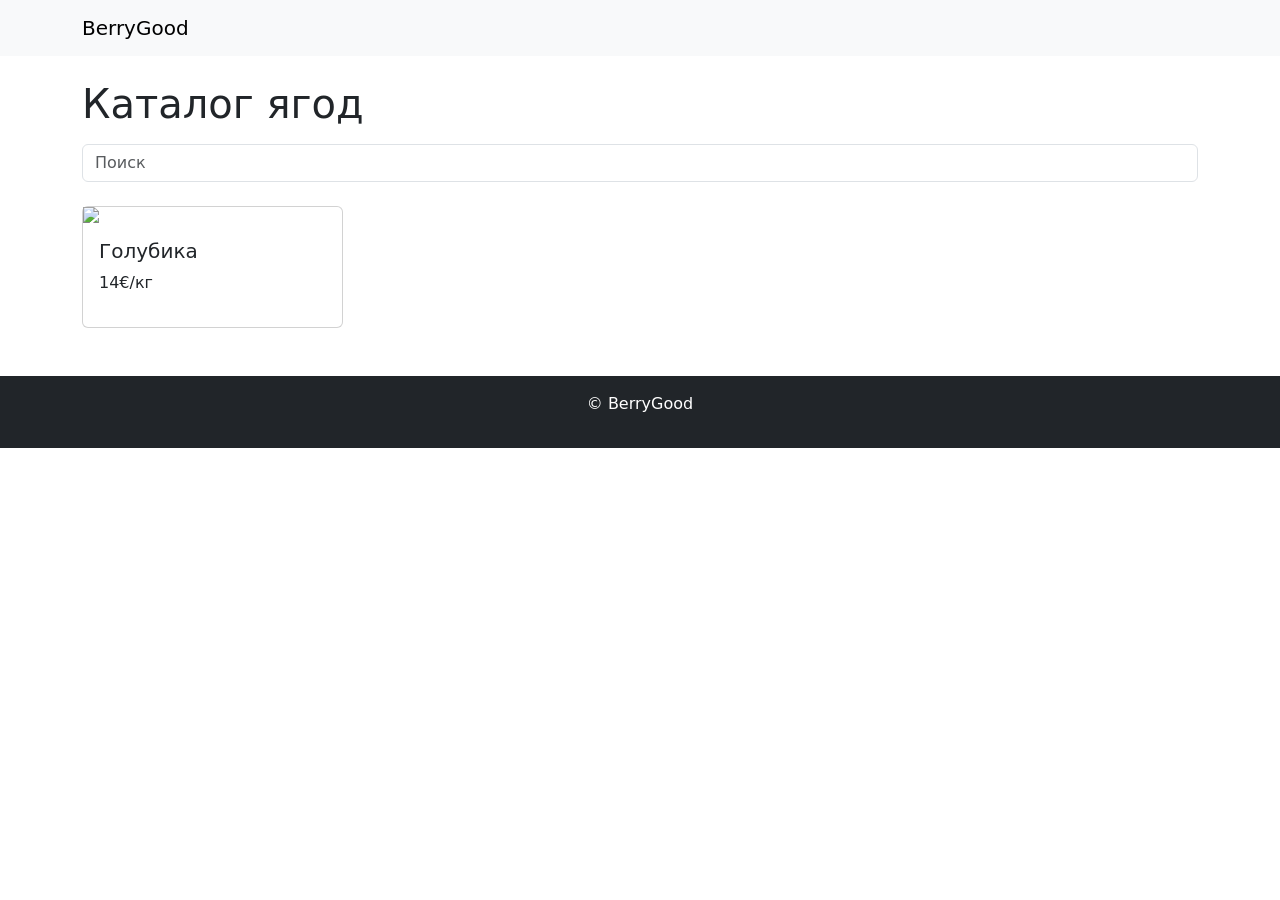
==== catalog.html @ bc1f2060 "Add files via upload" ====
<!DOCTYPE html>
<html lang="ru">

<head>

<meta charset="UTF-8">

<title>Каталог</title>

<link href="https://cdn.jsdelivr.net/npm/bootstrap@5.3.0/dist/css/bootstrap.min.css" rel="stylesheet">

<link rel="stylesheet" href="css/style.css">

</head>

<body>

<!-- Header -->
<header class="navbar navbar-light bg-light">

<div class="container">

<a href="index.html" class="navbar-brand">

BerryGood

</a>

</div>

</header>

<!-- Контент -->
<main class="container">

<h1 class="mt-4">

Каталог ягод

</h1>

<!-- Поиск -->
<input 
type="text"
placeholder="Поиск"
class="form-control mt-3"
>

<!-- Список товаров -->
<div class="row mt-4">

<div class="col-md-3">

<div class="card">

<img src="https://via.placeholder.com/200">

<div class="card-body">

<h5>
Голубика
</h5>

<p>
14€/кг
</p>

</div>

</div>

</div>

</div>

</main>

<footer class="bg-dark text-white text-center p-3 mt-5">

<p>

© BerryGood

</p>

</footer>

<script src="js/script.js"></script>

</body>

</html>
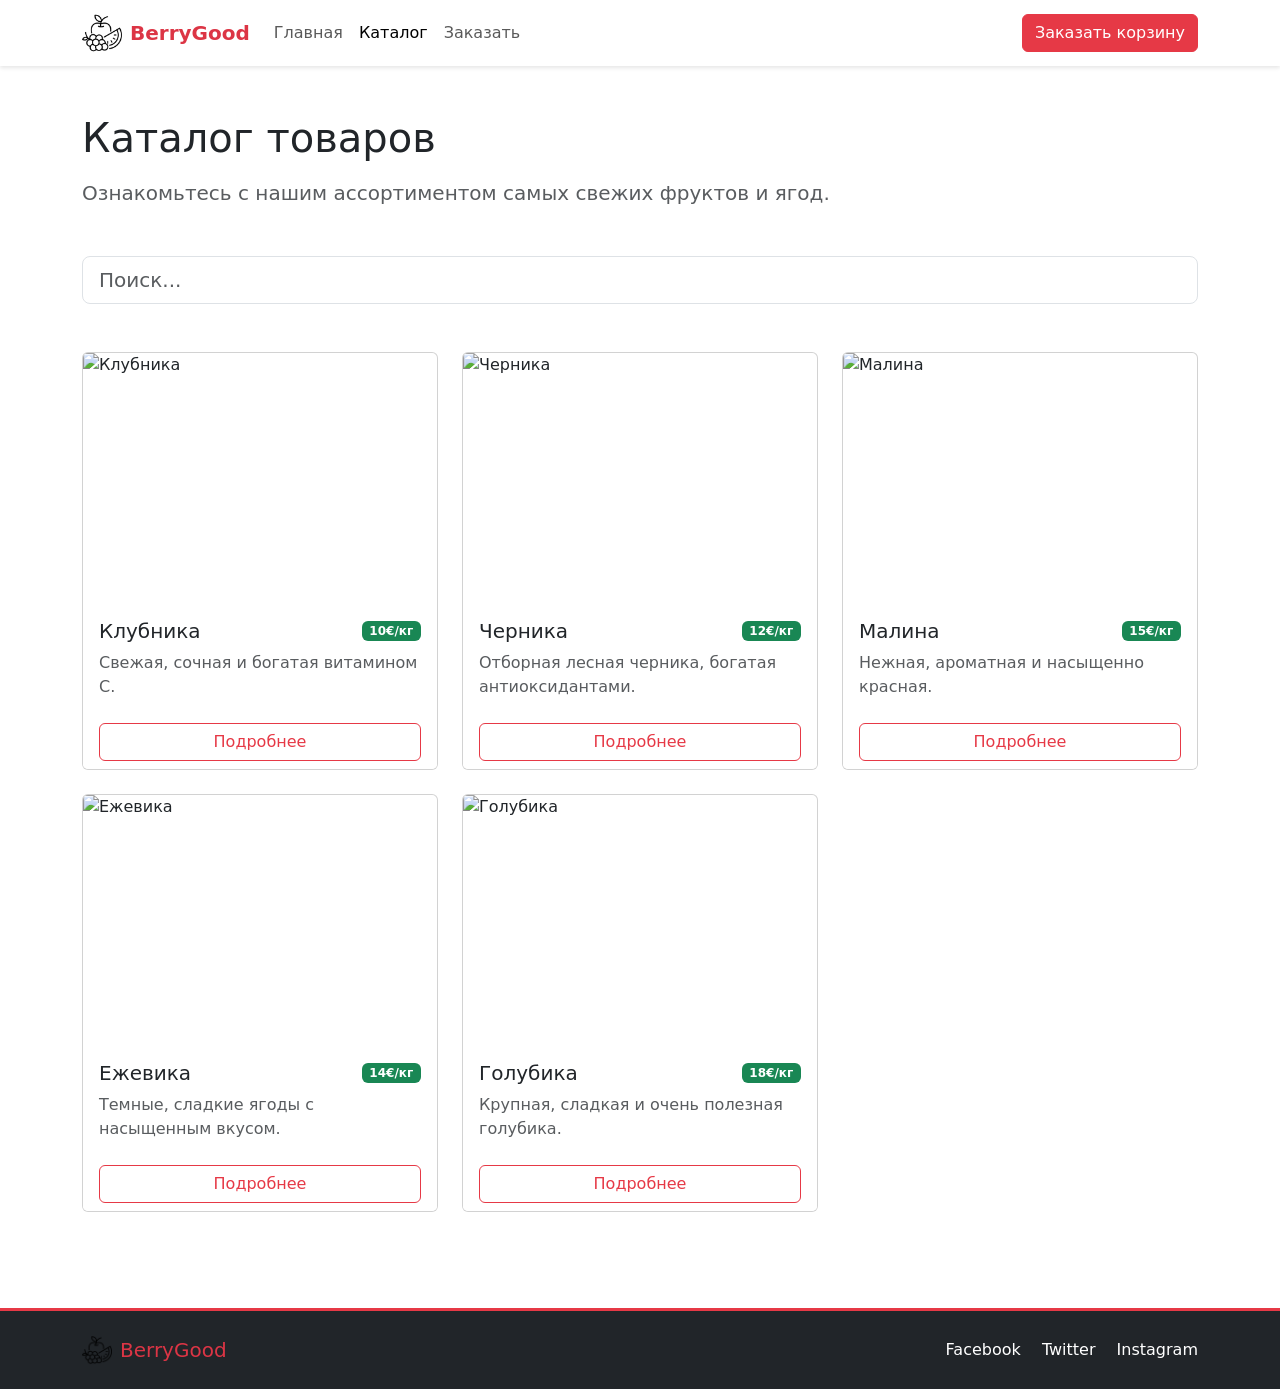
==== commit 76f5a3ee: "Add files via upload" ====
--- a/catalog.html
+++ b/catalog.html
@@ -1,92 +1,167 @@
-<!DOCTYPE html>
-<html lang="ru">
-
-<head>
-
-<meta charset="UTF-8">
-
-<title>Каталог</title>
-
-<link href="https://cdn.jsdelivr.net/npm/bootstrap@5.3.0/dist/css/bootstrap.min.css" rel="stylesheet">
-
-<link rel="stylesheet" href="css/style.css">
-
-</head>
-
-<body>
-
-<!-- Header -->
-<header class="navbar navbar-light bg-light">
-
-<div class="container">
-
-<a href="index.html" class="navbar-brand">
-
-BerryGood
-
-</a>
-
-</div>
-
-</header>
-
-<!-- Контент -->
-<main class="container">
-
-<h1 class="mt-4">
-
-Каталог ягод
-
-</h1>
-
-<!-- Поиск -->
-<input 
-type="text"
-placeholder="Поиск"
-class="form-control mt-3"
->
-
-<!-- Список товаров -->
-<div class="row mt-4">
-
-<div class="col-md-3">
-
-<div class="card">
-
-<img src="https://via.placeholder.com/200">
-
-<div class="card-body">
-
-<h5>
-Голубика
-</h5>
-
-<p>
-14€/кг
-</p>
-
-</div>
-
-</div>
-
-</div>
-
-</div>
-
-</main>
-
-<footer class="bg-dark text-white text-center p-3 mt-5">
-
-<p>
-
-© BerryGood
-
-</p>
-
-</footer>
-
-<script src="js/script.js"></script>
-
-</body>
-
+<!DOCTYPE html>
+<html lang="ru">
+<head>
+    <meta charset="UTF-8">
+    <meta name="viewport" content="width=device-width, initial-scale=1.0">
+    <title>Каталог товаров - BerryGood</title>
+    <link rel="icon" href="favicon.ico" type="image/x-icon">
+    <link href="https://cdn.jsdelivr.net/npm/bootstrap@5.3.0/dist/css/bootstrap.min.css" rel="stylesheet">
+    <link href="cssstyle.css" rel="stylesheet">
+</head>
+<body>
+    
+    <!-- ШАПКА -->
+    <header class="site-header">
+        <nav class="navbar navbar-expand-lg navbar-light bg-white">
+            <div class="container">
+                <a class="navbar-brand d-flex align-items-center" href="index.html">
+                    <img src="logo.png" alt="BerryGood" height="40" class="me-2">
+                    <span class="fw-bold text-danger">BerryGood</span>
+                </a>
+                
+                <button class="navbar-toggler" type="button" data-bs-toggle="collapse" data-bs-target="#navbarNav">
+                    <span class="navbar-toggler-icon"></span>
+                </button>
+                
+                <div class="collapse navbar-collapse" id="navbarNav">
+                    <ul class="navbar-nav me-auto">
+                        <li class="nav-item">
+                            <a class="nav-link" href="index.html">Главная</a>
+                        </li>
+                        <li class="nav-item">
+                            <a class="nav-link active" href="catalog.html">Каталог</a>
+                        </li>
+                        <li class="nav-item">
+                            <a class="nav-link" href="form.html">Заказать</a>
+                        </li>
+                    </ul>
+                    <a href="form.html" class="btn btn-danger">Заказать корзину</a>
+                </div>
+            </div>
+        </nav>
+    </header>
+
+    <!-- КАТАЛОГ -->
+    <main class="container py-5">
+        <h1 class="mb-3">Каталог товаров</h1>
+        <p class="lead text-muted mb-5">Ознакомьтесь с нашим ассортиментом самых свежих фруктов и ягод.</p>
+        
+        <!-- Поиск (для ЛР3) -->
+        <div class="row mb-5">
+            <div class="col-12">
+                <input type="text" class="form-control form-control-lg" placeholder="Поиск..." id="searchInput">
+            </div>
+        </div>
+        
+        <!-- Товары -->
+        <div class="row g-4" id="productsGrid">
+            <!-- Клубника -->
+            <div class="col-md-4">
+                <div class="card h-100 product-card">
+                    <img src="https://images.unsplash.com/photo-1464965911861-746a04b4bca6?w=400" class="card-img-top" alt="Клубника" style="height: 250px; object-fit: cover;">
+                    <div class="card-body">
+                        <div class="d-flex justify-content-between align-items-center mb-2">
+                            <h5 class="card-title mb-0">Клубника</h5>
+                            <span class="badge bg-success">10€/кг</span>
+                        </div>
+                        <p class="card-text text-muted">Свежая, сочная и богатая витамином C.</p>
+                    </div>
+                    <div class="card-footer bg-white border-top-0">
+                        <a href="product.html" class="btn btn-outline-danger w-100">Подробнее</a>
+                    </div>
+                </div>
+            </div>
+            
+            <!-- Черника -->
+            <div class="col-md-4">
+                <div class="card h-100 product-card">
+                    <img src="https://avatars.mds.yandex.net/i?id=93a677484a5bb367d2edf10667cf7f6c12edf688-4986500-images-thumbs&n=13" class="card-img-top" alt="Черника" style="height: 250px; object-fit: cover;">
+                    <div class="card-body">
+                        <div class="d-flex justify-content-between align-items-center mb-2">
+                            <h5 class="card-title mb-0">Черника</h5>
+                            <span class="badge bg-success">12€/кг</span>
+                        </div>
+                        <p class="card-text text-muted">Отборная лесная черника, богатая антиоксидантами.</p>
+                    </div>
+                    <div class="card-footer bg-white border-top-0">
+                        <a href="product.html" class="btn btn-outline-danger w-100">Подробнее</a>
+                    </div>
+                </div>
+            </div>
+            
+            <!-- Малина -->
+            <div class="col-md-4">
+                <div class="card h-100 product-card">
+                    <img src="https://images.unsplash.com/photo-1577069861033-55d04cec4ef5?w=400" class="card-img-top" alt="Малина" style="height: 250px; object-fit: cover;">
+                    <div class="card-body">
+                        <div class="d-flex justify-content-between align-items-center mb-2">
+                            <h5 class="card-title mb-0">Малина</h5>
+                            <span class="badge bg-success">15€/кг</span>
+                        </div>
+                        <p class="card-text text-muted">Нежная, ароматная и насыщенно красная.</p>
+                    </div>
+                    <div class="card-footer bg-white border-top-0">
+                        <a href="product.html" class="btn btn-outline-danger w-100">Подробнее</a>
+                    </div>
+                </div>
+            </div>
+            
+            <!-- Ежевика -->
+            <div class="col-md-4">
+                <div class="card h-100 product-card">
+                    <img src="https://avatars.mds.yandex.net/i?id=bf0ef637ae2f69adc76602f8bf507d53a27406b5-5552450-images-thumbs&n=13" class="card-img-top" alt="Ежевика" style="height: 250px; object-fit: cover;">
+                    <div class="card-body">
+                        <div class="d-flex justify-content-between align-items-center mb-2">
+                            <h5 class="card-title mb-0">Ежевика</h5>
+                            <span class="badge bg-success">14€/кг</span>
+                        </div>
+                        <p class="card-text text-muted">Темные, сладкие ягоды с насыщенным вкусом.</p>
+                    </div>
+                    <div class="card-footer bg-white border-top-0">
+                        <a href="product.html" class="btn btn-outline-danger w-100">Подробнее</a>
+                    </div>
+                </div>
+            </div>
+            
+            <!-- Голубика -->
+            <div class="col-md-4">
+                <div class="card h-100 product-card">
+                    <img src="https://avatars.mds.yandex.net/i?id=9dfb21dfe430499dc8e1e60ee381f7e7e5f945e6-5874318-images-thumbs&n=13" class="card-img-top" alt="Голубика" style="height: 250px; object-fit: cover;">
+                    <div class="card-body">
+                        <div class="d-flex justify-content-between align-items-center mb-2">
+                            <h5 class="card-title mb-0">Голубика</h5>
+                            <span class="badge bg-success">18€/кг</span>
+                        </div>
+                        <p class="card-text text-muted">Крупная, сладкая и очень полезная голубика.</p>
+                    </div>
+                    <div class="card-footer bg-white border-top-0">
+                        <a href="product.html" class="btn btn-outline-danger w-100">Подробнее</a>
+                    </div>
+                </div>
+            </div>
+        </div>
+    </main>
+
+    <!-- НИЖНЯЯ ТЁМКА -->
+    <footer class="site-footer bg-dark text-white py-4 mt-5">
+        <div class="container">
+            <div class="row align-items-center">
+                <div class="col-md-6">
+                    <div class="d-flex align-items-center">
+                        <img src="logo.png" alt="BerryGood" height="30" class="me-2">
+                        <span class="h5 mb-0 text-danger">BerryGood</span>
+                    </div>
+                </div>
+                <div class="col-md-6 text-md-end mt-3 mt-md-0">
+                    <a href="#" class="text-white me-3 text-decoration-none">Facebook</a>
+                    <a href="#" class="text-white me-3 text-decoration-none">Twitter</a>
+                    <a href="#" class="text-white text-decoration-none">Instagram</a>
+                </div>
+            </div>
+        </div>
+    </footer>
+
+    <script src="https://cdn.jsdelivr.net/npm/bootstrap@5.3.0/dist/js/bootstrap.bundle.min.js"></script>
+    <script src="js/script.js"></script>
+</body>
 </html>
--- a/cssstyle.css
+++ b/cssstyle.css
@@ -0,0 +1,60 @@
+/* ===== ОСНОВНЫЕ СТИЛИ BERRYGOOD ===== */
+
+/* Шапка */
+.site-header {
+    box-shadow: 0 2px 4px rgba(0,0,0,0.1);
+}
+
+/* Главный баннер с фоном */
+.hero-section {
+    background: linear-gradient(rgba(0,0,0,0.5), rgba(0,0,0,0.5)), 
+                url('https://images.unsplash.com/photo-1464965911861-746a04b4bca6?w=1200');
+    background-size: cover;
+    background-position: center;
+    min-height: 500px;
+    display: flex;
+    align-items: center;
+}
+
+/* Карточки товаров */
+.product-card {
+    transition: transform 0.3s ease, box-shadow 0.3s ease;
+}
+
+.product-card:hover {
+    transform: translateY(-5px);
+    box-shadow: 0 4px 16px rgba(0,0,0,0.15);
+}
+
+/* Кнопки */
+.btn-danger {
+    background-color: #e63946;
+    border-color: #e63946;
+}
+
+.btn-danger:hover {
+    background-color: #d62839;
+    border-color: #d62839;
+}
+
+.btn-outline-danger {
+    color: #e63946;
+    border-color: #e63946;
+}
+
+.btn-outline-danger:hover {
+    background-color: #e63946;
+    border-color: #e63946;
+}
+
+/* Нижняя тёмка */
+.site-footer {
+    border-top: 3px solid #e63946;
+}
+
+/* Формы */
+.form-control:focus,
+.form-select:focus {
+    border-color: #e63946;
+    box-shadow: 0 0 0 0.2rem rgba(230, 57, 70, 0.25);
+}
